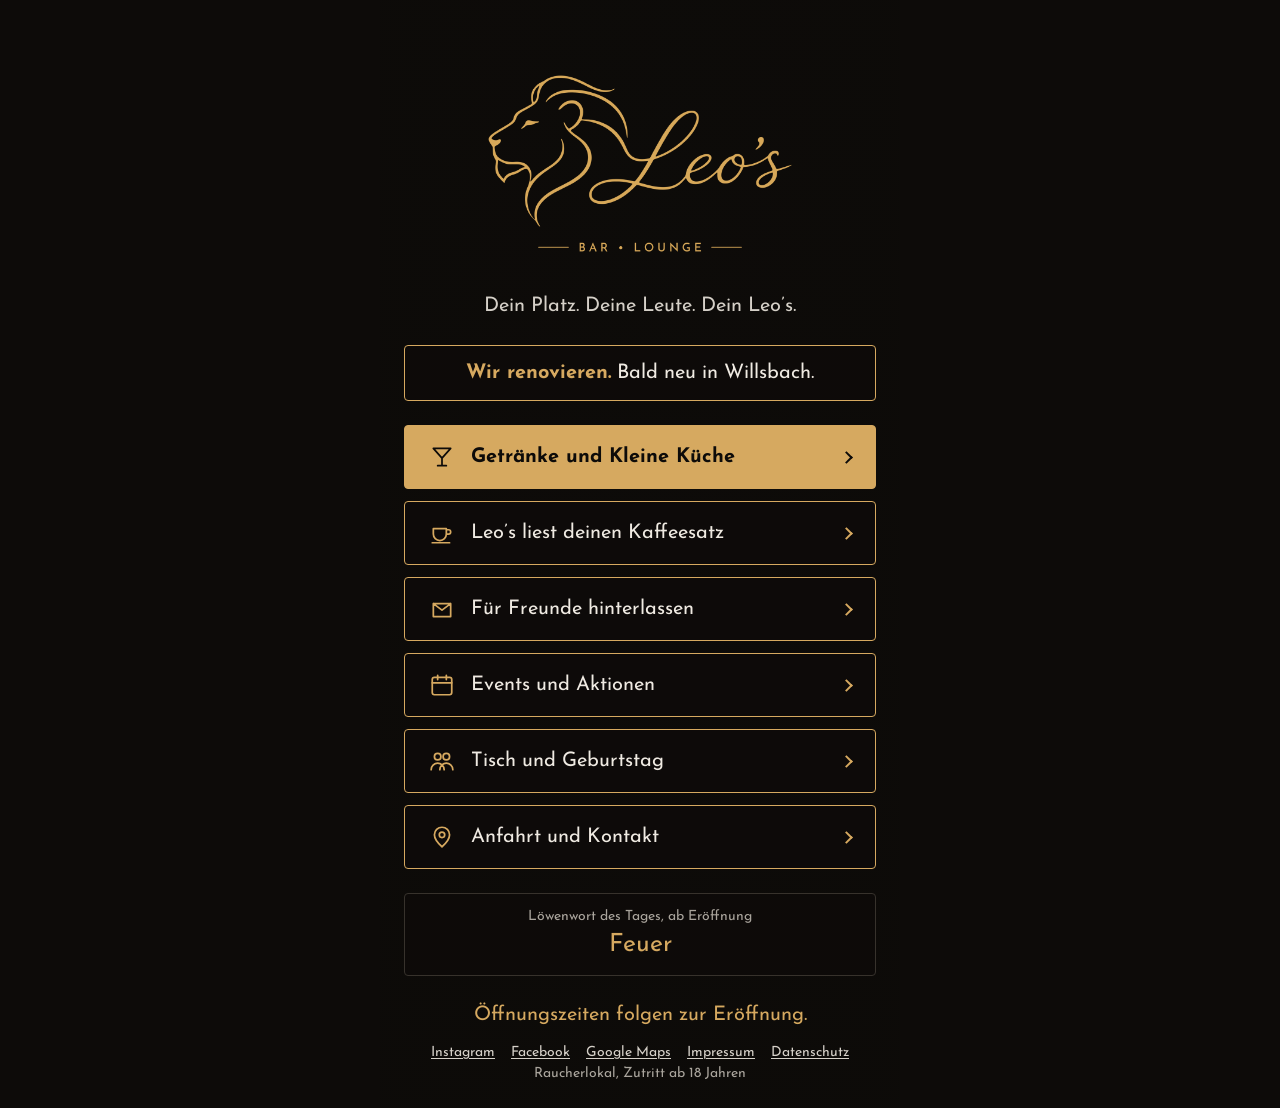
==== index.html @ df948083 "Datenschutz: Speicherdauer und USA-Übermittlung (DPF) ergänzt; Schreibweise Leo’s Stunde / Leo’s Let" ====
<!doctype html>
<html lang="de">
<head>
<meta charset="utf-8">
<meta name="viewport" content="width=device-width, initial-scale=1">
<title>Leo’s</title>
<meta property="og:title" content="Leo’s">
<meta property="og:description" content="Bar &amp; Lounge in Obersulm-Willsbach. Getränke, Kleine Küche und Kaffeesatz lesen.">
<meta property="og:image" content="https://leos-heilbronn.de/logo.png">
<meta property="og:url" content="https://leos-heilbronn.de/">
<meta property="og:type" content="website">
<meta name="twitter:card" content="summary_large_image">
<link rel="canonical" href="https://leos-heilbronn.de/">
<meta name="theme-color" content="#14110d">
<link rel="icon" href="logo.png">
<link rel="apple-touch-icon" href="logo.png">

<meta name="description" content="Leo’s, Bar und Lounge in Obersulm-Willsbach: Getränke, Kleine Küche, Löwenwort des Tages und Kaffeesatz lesen bei Leo’s.">
<link rel="stylesheet" href="leos.css?v=6">
</head>
<body>
<a class="skip" href="#start">Zum Inhalt</a>

<!-- START -->
<main id="start" class="seite start">
  <div class="start-kopf">
    <h1 class="logo-h"><img class="logo" src="logo.png" alt="Leo’s" width="1200" height="780"></h1>
    <p class="motto">Dein Platz. Deine Leute. Dein Leo’s.</p>
  </div>
  <p class="bald"><b>Wir renovieren.</b> Bald neu in Willsbach.</p>
  <nav class="knoepfe" aria-label="Bereiche">
    <a class="knopf hell" href="#karte"><svg aria-hidden="true" viewBox="0 0 24 24"><path d="M4 4h16l-8 9zM12 13v7M8 20h8"/></svg><span>Getränke und Kleine Küche</span></a>
    <a class="knopf" href="#kaffeesatz"><svg aria-hidden="true" viewBox="0 0 24 24"><path d="M4 8h12v5a6 6 0 0 1-12 0zM16 9h2a2 2 0 0 1 0 4h-2M3 21h16"/></svg><span>Leo’s liest deinen Kaffeesatz</span></a>
    <a class="knopf" href="#freunde"><svg aria-hidden="true" viewBox="0 0 24 24"><path d="M4 7h16v12H4zM4 7l8 6 8-6"/></svg><span>Für Freunde hinterlassen</span></a>
    <a class="knopf" href="#events"><svg aria-hidden="true" viewBox="0 0 24 24"><rect x="3" y="5" width="18" height="16" rx="2"/><path d="M3 10h18M8 3v4M16 3v4"/></svg><span>Events und Aktionen</span></a>
    <a class="knopf" href="#tisch"><svg aria-hidden="true" viewBox="0 0 24 24"><circle cx="8" cy="8" r="3"/><circle cx="16" cy="8" r="3"/><path d="M2 20a6 6 0 0 1 12 0M10 20a6 6 0 0 1 12 0"/></svg><span>Tisch und Geburtstag</span></a>
    <a class="knopf" href="#anfahrt"><svg aria-hidden="true" viewBox="0 0 24 24"><path d="M12 21s-7-6-7-11a7 7 0 0 1 14 0c0 5-7 11-7 11z"/><circle cx="12" cy="10" r="2.5"/></svg><span>Anfahrt und Kontakt</span></a>
  </nav>
  <a class="losung" href="#events">
    <span class="losung-k">Löwenwort des Tages, ab Eröffnung</span>
    <span class="losung-w" data-losung>Löwenherz</span>
  </a>
  <p class="status">Öffnungszeiten folgen zur Eröffnung.</p>
  <p class="fuss-links"><a href="https://www.instagram.com/leos.heilbronn/" target="_blank" rel="noopener">Instagram</a> <a href="https://www.facebook.com/leos.heilbronn" target="_blank" rel="noopener">Facebook</a> <a href="https://www.google.com/maps/search/?api=1&amp;query=L%C3%B6wensteiner+Str.+7%2C+74182+Obersulm-Willsbach" target="_blank" rel="noopener">Google Maps</a> <a href="#impressum">Impressum</a> <a href="#datenschutz">Datenschutz</a></p>
  <p class="klein mitte">Raucherlokal, Zutritt ab 18 Jahren</p>
</main>

<!-- KARTE -->
<section id="karte" class="seite unter">
  <a class="zurueck" href="#start">Zurück</a>
  <h2>Getränke und Kleine Küche</h2>
  <p class="stunde">Leo’s Stunde ab Eröffnung, täglich 15 bis 18 Uhr: Feierabend-Preis auf Pils und Weinschorle</p>
  <!-- KARTE START -->
  <p class="hinweis">Ein erster Blick auf unsere Karte. Die Preise folgen zur Eröffnung.</p>
  <div class="empf">
    <h3>Leo’s empfiehlt</h3>
    <div class="empf-reihe">
      <a class="empf-karte" href="#k-cock"><img src="foto/leo.webp" width="480" height="480" loading="lazy" alt="Leo"><b>Leo</b><span>kräftig und warm: Bourbon, Honig, Zitrone, Ginger Beer</span></a>
      <a class="empf-karte" href="#k-cock"><img src="foto/loewin.webp" width="480" height="480" loading="lazy" alt="Löwin"><b>Löwin</b><span>fruchtig und prickelnd: Gin, Himbeere, Zitrone, Prosecco</span></a>
      <a class="empf-karte" href="#k-snack"><img src="foto/leo-s-brett-fuer-zwei.webp" width="480" height="480" loading="lazy" alt="Leo’s Brett für Zwei"><b>Leo’s Brett für Zwei</b><span>Ein Brett, zwei Gläser, ein guter Abend.</span></a>
    </div>
  </div>
  <div class="wahl"><a class="hell" href="#k-bier">Getränke</a><a href="#k-snack">Kleine Küche</a></div>
  <nav class="chips" aria-label="Kategorien"><a href="#k-bier">Bier</a><a href="#k-cock">Cocktails</a><a href="#k-long">Longdrinks</a><a href="#k-shot">Shots</a><a href="#k-fla">Flaschen</a><a href="#k-wein">Wein</a><a href="#k-af">Alkoholfrei</a><a href="#k-kaf">Kaffee</a><a href="#k-spirit">Spirituosen</a><a href="#k-snack">Küche</a></nav>
  <h3 id="k-bier">Bier und Radler</h3>
  <img class="kat-bild" src="foto/kat-k-bier.webp" width="960" height="320" loading="lazy" alt="">
  <ul class="karte">
    <li><span class="n">Pils vom Fass<sup>A</sup><small>0,3 l, 0,5 l</small></span></li>
    <li><span class="n">Hefeweizen (Flasche)<sup>A</sup><small>0,5 l</small></span></li>
    <li><span class="n">Radler<sup>A</sup><small>0,5 l</small></span></li>
    <li><span class="n">Alkoholfreies Bier<sup>A</sup><small>0,5 l</small></span></li>
  </ul>
  <p class="dazu">Dazu: <a href="#k-snack">Leo’s Bier Vesper</a></p>
  <h3 id="k-cock">Cocktails und Spritz</h3>
  <img class="kat-bild" src="foto/kat-k-cock.webp" width="960" height="320" loading="lazy" alt="">
  <ul class="karte">
    <li class="tipp"><span class="n">Leo<sup>3</sup><small>kräftig und warm: Bourbon, Honig, Zitrone, Ginger Beer</small></span></li>
    <li class="tipp"><span class="n">Löwin<sup>3,O</sup><small>fruchtig und prickelnd: Gin, Himbeere, Zitrone, Prosecco</small></span></li>
    <li class="mit-foto"><img class="pfoto" src="foto/aperol-spritz.webp" width="96" height="96" loading="lazy" alt=""><span class="n">Aperol Spritz<sup>3,O</sup><small>Aperol, Prosecco, Soda, Orange</small></span></li>
    <li class="mit-foto"><img class="pfoto" src="foto/hugo.webp" width="96" height="96" loading="lazy" alt=""><span class="n">Hugo<sup>O</sup><small>Holunderblüte, Prosecco, Minze, Limette</small></span></li>
    <li class="mit-foto"><img class="pfoto" src="foto/mojito.webp" width="96" height="96" loading="lazy" alt=""><span class="n">Mojito<small>Rum, Limette, Minze, Soda</small></span></li>
    <li class="mit-foto"><img class="pfoto" src="foto/caipirinha.webp" width="96" height="96" loading="lazy" alt=""><span class="n">Caipirinha<small>Cachaça, Limette, Rohrzucker</small></span></li>
    <li class="mit-foto"><img class="pfoto" src="foto/moscow-mule.webp" width="96" height="96" loading="lazy" alt=""><span class="n">Moscow Mule<sup>3</sup><small>Wodka, Limette, Ginger Beer</small></span></li>
    <li class="mit-foto"><img class="pfoto" src="foto/gin-basil-smash.webp" width="96" height="96" loading="lazy" alt=""><span class="n">Gin Basil Smash<small>Gin, Basilikum, Zitrone</small></span></li>
    <li class="tipp mit-foto"><img class="pfoto" src="foto/leo-s-mokka-martini.webp" width="96" height="96" loading="lazy" alt=""><span class="n">Leo’s Mokka Martini<sup>1</sup><small>Wodka, Kaffeelikör, Mokka</small></span></li>
    <li class="mit-foto"><img class="pfoto" src="foto/sex-on-the-beach.webp" width="96" height="96" loading="lazy" alt=""><span class="n">Sex on the Beach<small>Wodka, Pfirsich, Orange, Cranberry</small></span></li>
    <li class="mit-foto"><img class="pfoto" src="foto/virgin-mojito.webp" width="96" height="96" loading="lazy" alt=""><span class="n">Virgin Mojito<small>alkoholfrei: Limette, Minze, Soda</small></span></li>
    <li class="mit-foto"><img class="pfoto" src="foto/lion-s-ginger.webp" width="96" height="96" loading="lazy" alt=""><span class="n">Lion’s Ginger<sup>3</sup><small>Leo ohne Alkohol: Ginger Beer, Honig, Zitrone, Minze</small></span></li>
  </ul>
  <h3 id="k-long">Longdrinks</h3>
  <img class="kat-bild" src="foto/kat-k-long.webp" width="960" height="320" loading="lazy" alt="">
  <ul class="karte">
    <li><span class="n">Gin Tonic<sup>2</sup><small>4 cl</small><small>Gin, Tonic Water, Limette</small></span></li>
    <li><span class="n">Whisky Cola<sup>1,3,4</sup><small>4 cl</small><small>Blended Whisky, Cola</small></span></li>
    <li><span class="n">Cuba Libre<sup>1,3,4</sup><small>4 cl</small><small>Weißer Rum, Cola, Limette</small></span></li>
    <li><span class="n">Wodka Bull<sup>1,5</sup><small>4 cl</small><small>Wodka, Energy</small></span></li>
    <li><span class="n">Wodka Lemon<sup>2</sup><small>4 cl</small><small>Wodka, Bitter Lemon</small></span></li>
    <li><span class="n">Jacky Cola<sup>1,3,4</sup><small>4 cl</small><small>Jack Daniel’s, Cola</small></span></li>
    <li class="tipp mit-foto"><img class="pfoto" src="foto/aslan-suetue.webp" width="96" height="96" loading="lazy" alt=""><span class="n">Aslan Sütü<small>4 cl</small><small>Löwenmilch: Rakı, Wasser, Eis</small></span></li>
  </ul>
  <h3 id="k-shot">Shots</h3>
  <img class="kat-bild" src="foto/kat-k-shot.webp" width="960" height="320" loading="lazy" alt="">
  <ul class="karte">
    <li><span class="n">Kurzer (Kräuter)<small>2 cl</small></span></li>
    <li><span class="n">Jägermeister<sup>3</sup><small>2 cl</small></span></li>
    <li><span class="n">Kleiner Feigling<small>2 cl</small></span></li>
    <li><span class="n">Pfeffi<sup>3</sup><small>2 cl</small></span></li>
    <li><span class="n">Berliner Luft<sup>3</sup><small>2 cl</small></span></li>
    <li><span class="n">Tequila<small>2 cl</small></span></li>
    <li><span class="n">Ouzo<small>2 cl</small></span></li>
    <li><span class="n">Rakı<small>2 cl</small></span></li>
    <li><span class="n">Sambuca<small>2 cl</small></span></li>
    <li><span class="n">Wodka pur<small>2 cl</small></span></li>
    <li class="unterkopf">Cocktail-Shots</li>
    <li><span class="n">B52<sup>G</sup><small>4 cl</small><small>Kaffeelikör, Baileys, Orangenlikör</small></span></li>
    <li><span class="n">Baby Guinness<sup>G</sup><small>4 cl</small><small>Kaffeelikör mit Baileys-Haube</small></span></li>
    <li><span class="n">Lemon Drop<small>4 cl</small><small>Wodka, Zitrone, Zuckerrand</small></span></li>
    <li><span class="n">Kamikaze<small>4 cl</small><small>Wodka, Orangenlikör, Limette</small></span></li>
    <li><span class="n">Sauerkirsch-Shot<small>4 cl</small><small>Wodka, Kirschlikör, Sauerkirschsaft</small></span></li>
    <li><span class="n">Bloody Shot<sup>D,L</sup><small>4 cl</small><small>Wodka, Tomate, Tabasco</small></span></li>
    <li><span class="n">Mexikaner<sup>D,L</sup><small>4 cl</small><small>Tequila, Tomate, Chili, Pfeffer</small></span></li>
    <li class="mit-foto"><img class="pfoto" src="foto/mokka-shot.webp" width="96" height="96" loading="lazy" alt=""><span class="n">Mokka-Shot<sup>1</sup><small>4 cl</small><small>Kaffeelikör, Wodka, Mokka</small></span></li>
  </ul>
  <h3 id="k-fla">Flaschenservice</h3>
  <img class="kat-bild" src="foto/kat-k-fla.webp" width="960" height="320" loading="lazy" alt="">
  <ul class="karte">
    <li><span class="n">Wodka 0,7 l<small>mit 4 × 0,2 l Mixer und Eis</small></span></li>
    <li><span class="n">Gin 0,7 l<small>mit 4 × 0,2 l Mixer und Eis</small></span></li>
    <li><span class="n">Whisky 0,7 l<small>mit 4 × 0,2 l Mixer und Eis</small></span></li>
    <li><span class="n">Rum 0,7 l<small>mit 4 × 0,2 l Mixer und Eis</small></span></li>
    <li><span class="n">Rakı 0,7 l<small>mit Wasser und Eis, am Tisch serviert</small></span></li>
  </ul>
  <h3 id="k-wein">Wein und Sekt</h3>
  <img class="kat-bild" src="foto/kat-k-wein.webp" width="960" height="320" loading="lazy" alt="">
  <ul class="karte">
    <li><span class="n">Weinschorle weiß/rot<sup>O</sup><small>0,25 l, 0,5 l</small><small>Wein &amp; Sprudel gespritzt</small></span></li>
    <li><span class="n">Riesling (Württemberg)<sup>O</sup><small>0,2 l</small><small>Weißwein, trocken</small></span></li>
    <li class="tipp"><span class="n">Trollinger<sup>O</sup><small>0,2 l</small><small>Rotwein, leicht &amp; fruchtig</small></span></li>
    <li><span class="n">Lemberger<sup>O</sup><small>0,2 l</small><small>Rotwein, kräftig</small></span></li>
    <li><span class="n">Sekt<sup>O</sup><small>0,1 l</small><small>Sekt trocken</small></span></li>
    <li><span class="n">Sekt Flasche<sup>O</sup><small>0,75 l</small><small>Sekt trocken, 0,75 l</small></span></li>
  </ul>
  <p class="dazu">Dazu: <a href="#k-snack">Kleines Käsebrett</a></p>
  <h3 id="k-af">Alkoholfrei</h3>
  <p class="dazu">Alkoholfreie Cocktails: <a href="#k-cock">Virgin Mojito</a> · <a href="#k-cock">Lion’s Ginger</a> <a href="#k-cock" aria-label="zu den Cocktails">↑</a></p>
  <ul class="karte">
    <li><span class="n">Mineralwasser<small>0,5 l</small></span></li>
    <li><span class="n">Apfelschorle<small>0,5 l</small></span></li>
    <li><span class="n">Cola / Fanta / Sprite<sup>1,3,4</sup><small>0,33 l</small></span></li>
    <li><span class="n">Spezi<sup>1,3</sup><small>0,33 l</small></span></li>
    <li><span class="n">Tonic / Bitter Lemon / Ginger Ale<sup>2</sup><small>0,2 l</small></span></li>
    <li><span class="n">Saft (Apfel / Orange)<small>0,2 l</small></span></li>
    <li><span class="n">Energy<sup>1,5</sup><small>0,25 l</small></span></li>
    <li><span class="n">Ayran<sup>G</sup><small>0,25 l</small></span></li>
  </ul>
  <h3 id="k-kaf">Kaffee, Mokka und Çay</h3>
  <img class="kat-bild" src="foto/kat-k-kaf.webp" width="960" height="320" loading="lazy" alt="">
  <ul class="karte">
    <li><span class="n">Türkischer Mokka<sup>1</sup><small>türkischer Kaffee, im Cezve gekocht. Auf Wunsch mit Kaffeesatzlesen. <a href="#kaffeesatz">Mehr erfahren</a></small></span></li>
    <li><span class="n">Mokka mit Lokum<sup>1,H</sup><small>türkischer Kaffee mit Lokum</small></span></li>
    <li><span class="n">Filterkaffee<sup>1</sup><small>frisch gebrüht, Tasse</small></span></li>
    <li><span class="n">Espresso<sup>1</sup></span></li>
    <li><span class="n">Cappuccino / Milchkaffee<sup>1,G</sup></span></li>
    <li><span class="n">Tee<small>Auswahl aus Teebeuteln</small></span></li>
    <li><span class="n">Çay<small>türkischer Schwarztee im Tulpenglas, zum Spieltisch</small></span></li>
    <li><span class="n">Çay-Runde<small>vier Gläser Çay für den Spieltisch</small></span></li>
    <li><span class="n">Elma Çayı<small>Türkischer Apfeltee</small></span></li>
  </ul>
  <h3 id="k-spirit">Spirituosen</h3>
  <details class="spirit"><summary>Alle Spirituosen 4 cl anzeigen</summary>
  <ul class="karte">
    <li><span class="n">Wodka<small>4 cl</small></span></li>
    <li><span class="n">Gin<small>4 cl</small></span></li>
    <li><span class="n">Whisky<small>4 cl</small></span></li>
    <li><span class="n">Bourbon<small>4 cl</small></span></li>
    <li><span class="n">Jack Daniel’s<small>4 cl</small></span></li>
    <li><span class="n">Rum weiß<small>4 cl</small></span></li>
    <li><span class="n">Rum braun<small>4 cl</small></span></li>
    <li><span class="n">Tequila<small>4 cl</small></span></li>
    <li><span class="n">Rakı<small>4 cl</small></span></li>
    <li><span class="n">Weinbrand<small>4 cl</small></span></li>
  </ul>
  </details>
  <h3 id="k-snack">Kleine Küche</h3>
  <ul class="karte">
    <li class="tipp"><span class="n">Leo’s Brett für Zwei<sup>A,G,M</sup><small>2 Käse, Schinken, Landjäger, Trauben, Oliven, Feigensenf, Baguette</small><small><span class="sau">mit Schweinefleisch, auch ohne Schwein: mehr Käse und Oliven</span></small><small><em>Ein Brett, zwei Gläser, ein guter Abend.</em></small></span></li>
    <li class="mit-foto"><img class="pfoto" src="foto/kleines-k-sebrett.webp" width="96" height="96" loading="lazy" alt=""><span class="n">Kleines Käsebrett<sup>G,H</sup><small>Bergkäse, Camembert, Trauben, Walnüsse</small></span></li>
    <li class="mit-foto"><img class="pfoto" src="foto/leo-s-bier-vesper.webp" width="96" height="96" loading="lazy" alt=""><span class="n">Leo’s Bier Vesper<sup>A,M</sup><small>Landjäger, Salzbrezeln, Gewürzgurke</small><small><span class="sau">mit Schweinefleisch</span></small></span></li>
    <li class="mit-foto"><img class="pfoto" src="foto/obazda.webp" width="96" height="96" loading="lazy" alt=""><span class="n">Obazda<sup>A,G</sup><small>Bayerische Käsecreme mit Mini-Salzbrezeln und Gewürzgurke</small></span></li>
    <li class="mit-foto"><img class="pfoto" src="foto/nachos.webp" width="96" height="96" loading="lazy" alt=""><span class="n">Nachos<sup>G</sup><small>für dich, zum Teilen</small><small>Tortilla-Chips, Salsa, Käsedip und Jalapeños, Dips im separaten Schälchen</small></span></li>
    <li class="mit-foto"><img class="pfoto" src="foto/leo-s-schinken-k-se-baguette.webp" width="96" height="96" loading="lazy" alt=""><span class="n">Leo’s Schinken-Käse-Baguette<sup>A,G</sup><small>Schwarzwälder Schinken, Bergkäse · kalt belegt</small><small><span class="sau">mit Schweinefleisch</span></small></span></li>
    <li><span class="n">Käse-Baguette<sup>A,G</sup><small>Bergkäse, ohne Fleisch · kalt belegt</small></span></li>
    <li><span class="n">Oliven<small>kleine Schale Oliven</small></span></li>
  </ul>
  <p class="klein">Alkohol nur ab 18 Jahren. 1 koffeinhaltig, 2 chininhaltig, 3 mit Farbstoff, 4 mit Phosphat, 5 mit Süßungsmittel. Allergene: A Gluten, D Fisch, G Milch, H Schalenfrüchte, L Sellerie, M Senf, O Sulfite. Weitere Informationen zu Zusatzstoffen und Allergenen bekommst du an der Bar. Abbildungen sind Serviervorschläge.</p>
  <p class="mitte prost">Prost und Şerefe.</p>
  <div class="folge"><h3>Hat’s dir gefallen?</h3><a class="btn" href="https://g.page/r/CSRkTGVnOjqAEAE/review" rel="noopener">Bewerte uns auf Google</a><p class="klein">Folge uns: <a href="https://www.instagram.com/leos.heilbronn/" rel="noopener">Instagram</a> · <a href="https://www.facebook.com/leos.heilbronn" rel="noopener">Facebook</a></p></div>
  <!-- KARTE END -->
</section>

<!-- KAFFEESATZ -->
<section id="kaffeesatz" class="seite unter fal">
  <a class="zurueck" href="#start">Zurück</a>
  <img class="fal-bild" src="kart_kaffeesatz.jpg" alt="Goldene Spielkarte mit Mokkatasse" width="880" height="1320">
  <h2>Leo’s liest deinen Kaffeesatz</h2>
  <p class="fal-satz">Ab Eröffnung: Mokka bestellen, Tasse umdrehen, wir lesen deinen Kaffeesatz an der Bar.</p>
  <ol class="schritte">
    <li><b>1</b><span>Türkischen Mokka bestellen und austrinken</span></li>
    <li><b>2</b><span>Tasse umdrehen, drei Minuten warten</span></li>
    <li><b>3</b><span>Wir lesen die Zeichen an der Bar</span></li>
  </ol>
  <p class="klein">Zur Unterhaltung.</p>
</section>

<!-- FREUNDE -->
<section id="freunde" class="seite unter">
  <a class="zurueck" href="#start">Zurück</a>
  <h2>Für Freunde hinterlassen</h2>
  <p class="klein">Ab Eröffnung.</p>
  <ol class="schritte">
    <li><b>1</b><span>Du bestellst an der Bar einen Drink für jemanden, der gerade nicht da ist, und bezahlst ihn gleich.</span></li>
    <li><b>2</b><span>Wir schreiben den Namen mit goldener Kreide auf unsere schwarze Wand.</span></li>
    <li><b>3</b><span>Wenn die Person in den nächsten 30 Tagen kommt und ihren Namen an der Wand findet, bekommt sie den Drink, mit Grüßen von dir.</span></li>
  </ol>
</section>

<!-- EVENTS -->
<section id="events" class="seite unter">
  <a class="zurueck" href="#start">Zurück</a>
  <h2>Events und Aktionen</h2>
  <p class="klein">Alles ab Eröffnung. Termine geben wir bekannt, sobald sie feststehen.</p>
  <div class="kasten"><h3>Leo’s Stunde</h3><p>Täglich 15 bis 18 Uhr, Feierabend-Preis auf Pils und Weinschorle.</p></div>
  <div class="kasten"><h3>Çay und Tavla</h3><p>Türkischer Tee im Tulpenglas, dazu Tavla oder Okey: täglich 15 bis 18 Uhr und montags bis mittwochs den ganzen Abend. Zum Spieltisch gibt es die Çay-Runde für vier.</p></div>
  <div class="kasten"><h3>Spieltisch</h3><p>Tavla, Okey, Schach, Skat und Schocken: Die Spiele liegen am Spielregal, frag an der Bar.</p></div>
  <div class="kasten"><h3>Löwenwort des Tages</h3><p class="riesig-s" data-losung>Löwenherz</p><p>Sag das Löwenwort an der Bar und hol dir einen Kurzen (Kräuter) aufs Haus. Ein Kurzer pro Person und Abend, ab 18 Jahren.</p></div>
  <div class="kasten"><h3>Abende bei Leo’s</h3><ul class="liste"><li>Dart</li><li>Karaoke</li></ul></div>
  <div class="kasten"><h3>Leo’s Letzte</h3><p>Wenn die Glocke läutet, gibt es die letzte Runde.</p></div>
  <p class="klein">Alkohol nur ab 18 Jahren.</p>
</section>

<!-- TISCH -->
<section id="tisch" class="seite unter">
  <a class="zurueck" href="#start">Zurück</a>
  <h2>Tisch und Geburtstag</h2>
  <p>Du planst einen besonderen Abend? Schreib uns Datum, Uhrzeit und wie viele ihr seid.</p>
  <ul class="liste"><li>Tisch reservieren</li><li>Geburtstag feiern</li><li>Gruppe oder Verein anmelden</li></ul>
  <p class="knopfreihe"><a class="btn" href="https://wa.me/491736512728?text=Hallo%20Leo%E2%80%99s%2C%20ich%20m%C3%B6chte%20einen%20Tisch%20reservieren%3A%20" rel="noopener">Per WhatsApp anfragen</a> <a class="btn leer" href="tel:+491736512728">Anrufen</a></p>
</section>

<!-- ANFAHRT -->
<section id="anfahrt" class="seite unter">
  <a class="zurueck" href="#start">Zurück</a>
  <h2>Anfahrt und Kontakt</h2>
  <p>Löwensteiner Str. 7, 74182 Obersulm-Willsbach</p>
  <p>Öffnungszeiten folgen zur Eröffnung.</p>
  <p class="knopfreihe"><a class="btn" href="https://www.google.com/maps/search/?api=1&amp;query=L%C3%B6wensteiner+Str.+7%2C+74182+Obersulm-Willsbach" target="_blank" rel="noopener">In Karte öffnen</a> <a class="btn leer" href="tel:+491736512728">Anrufen</a></p>
  <ul class="liste"><li>Zahlung: bar und Karte</li><li>WLAN: Name und Passwort an der Bar</li></ul>
</section>

<!-- IMPRESSUM -->
<section id="impressum" class="seite unter">
  <a class="zurueck" href="#start">Zurück</a>
  <h2>Impressum</h2>
  <p>Angaben gemäß § 5 DDG</p>
  <p>Leo’s<br>Inhaberin: Rüya Tuğtaç<br>Löwensteiner Str. 7<br>74182 Obersulm-Willsbach</p>
  <p>Telefon: <a href="tel:+491736512728">0173 6512728</a><br>E-Mail: <a href="mailto:leos.heilbronn@gmail.com">leos.heilbronn@gmail.com</a></p>
  <p>Verantwortlich für den Inhalt nach § 18 Abs. 2 MStV: Rüya Tuğtaç, Anschrift wie oben.</p>
</section>

<!-- DATENSCHUTZ -->
<section id="datenschutz" class="seite unter">
  <a class="zurueck" href="#start">Zurück</a>
  <h2>Datenschutz</h2>
  <p><b>Verantwortlich:</b> Rüya Tuğtaç, Löwensteiner Str. 7, 74182 Obersulm-Willsbach, leos.heilbronn@gmail.com</p>
  <p><b>Hosting:</b> Diese Seite wird bei GitHub Pages (GitHub Inc., USA) gehostet. Beim Aufruf verarbeitet GitHub technisch notwendige Daten wie IP-Adresse, Datum und Uhrzeit, um die Seite auszuliefern und den Dienst abzusichern. Nach eigenen Angaben speichert GitHub die IP-Adressen der Besucher aus Sicherheitsgründen. Rechtsgrundlage ist unser berechtigtes Interesse an einer sicheren und stabilen Bereitstellung der Website (Art. 6 Abs. 1 lit. f DSGVO). Wir selbst speichern keine Besucherdaten.</p>
  <p><b>Speicherdauer:</b> Wie lange diese Protokolldaten gespeichert werden, legt GitHub fest. Laut GitHub richtet sich die Dauer nach dem Zweck der Verarbeitung (Sicherheit, Abwehr von Missbrauch) und nach gesetzlichen Pflichten; eine feste Frist nennt GitHub nicht.</p>
  <p><b>Übermittlung in die USA:</b> GitHub ist nach dem EU-U.S. Data Privacy Framework zertifiziert. Die Übermittlung erfolgt auf Grundlage des Angemessenheitsbeschlusses der EU-Kommission (Art. 45 DSGVO). Mehr dazu im <a href="https://docs.github.com/en/site-policy/privacy-policies/github-general-privacy-statement" rel="noopener">GitHub Privacy Statement</a>.</p>
  <p><b>Keine Cookies, kein Tracking:</b> Wir setzen keine Cookies, keine Analyse-Tools und laden keine Schriften oder Inhalte von Drittanbietern.</p>
  <p><b>Links:</b> Bei Klick auf Instagram, Facebook, Google Maps oder WhatsApp gelten die Datenschutzbestimmungen dieser Anbieter.</p>
  <p><b>Deine Rechte:</b> Auskunft, Berichtigung, Löschung, Einschränkung, Widerspruch und Beschwerde bei einer Aufsichtsbehörde (Art. 15 bis 21 und 77 DSGVO).</p>
</section>

<nav class="unten" aria-label="Schnellzugriff"><a href="#karte">Karte</a><a href="#kaffeesatz">Kaffeesatz</a><a href="#tisch">Tisch</a><a href="#start">Start</a></nav>

<script>
(() => {
  // Löwenwort des Tages: 31 Wörter, nach Tag im Monat
  const w = ['Löwenherz', 'Rudel', 'Mähne', 'Mut', 'Stolz', 'Feuer', 'Gold', 'Zusammen', 'Heimat', 'Wärme', 'Funke', 'Freunde', 'Nachtschwärmer', 'Krone', 'Savanne', 'Neugier', 'Leichtigkeit', 'Zuversicht', 'Gastlichkeit', 'Lachen', 'Abenteuer', 'Mitternacht', 'Kraft', 'Gelassenheit', 'Feierabend', 'Sternenhimmel', 'Glück', 'Brüllen', 'Sonnenglut', 'Übermut', 'Herzlichkeit'];
  const t = w[new Date().getDate() - 1];
  document.querySelectorAll('[data-losung]').forEach(el => { el.textContent = t; });
  // Karte: Sprung zur Kategorie auf derselben Seite
  document.querySelectorAll('#karte a[href^="#k-"]').forEach(a => a.addEventListener('click', e => {
    const z = document.querySelector(a.getAttribute('href'));
    if (!z) return; e.preventDefault();
    if (location.hash !== '#karte') location.hash = '#karte';
    requestAnimationFrame(() => z.scrollIntoView({ behavior: 'smooth', block: 'start' }));
  }));
  // Karte: Rand-Ausblendung nur solange es weiter zu scrollen gibt
  document.querySelectorAll('#karte .chips, #karte .empf-reihe').forEach(el => {
    const f = () => el.classList.toggle('ende', el.scrollLeft + el.clientWidth >= el.scrollWidth - 2);
    el.addEventListener('scroll', f, { passive: true }); addEventListener('resize', f); f();
  });
  // Karte: aktive Kategorie im Chip-Streifen markieren und in den Streifen schieben
  const chips = document.querySelector('#karte .chips');
  const hs = [...document.querySelectorAll('#karte h3[id^="k-"]')];
  if (chips && hs.length) {
    const setze = i => {
      const a = chips.querySelector('a[href="#' + hs[Math.max(0, i)].id + '"]');
      if (!a || a.classList.contains('aktiv')) return;
      chips.querySelectorAll('.aktiv').forEach(x => x.classList.remove('aktiv'));
      a.classList.add('aktiv');
      chips.scrollTo({ left: a.offsetLeft - (chips.clientWidth - a.offsetWidth) / 2, behavior: 'smooth' });
    };
    // letzte Überschrift, die den Chip-Streifen erreicht hat
    let r = 0;
    addEventListener('scroll', () => { if (r) return; r = requestAnimationFrame(() => {
      r = 0; let i = 0; hs.forEach((h, n) => { if (h.getBoundingClientRect().top < 200) i = n; }); setze(i);
    }); }, { passive: true });
    setze(0);
  }
  // Druck: Spirituosen aufklappen
  addEventListener('beforeprint', () => document.querySelectorAll('details').forEach(d => { d.open = true; }));
})();
</script>
</body>
</html>
---- leos.css ----
/* Hallmark · shape: Menu card with tap list · genre: editorial · theme: custom (brand: Leo's) · job: visit · idea: "A bar card in your hand: tonight's password, big tap buttons, a gold coffee-cup fortune reading." · vibe: "black gold basement lounge warm night"
 * paper: oklch(15% 0.006 70) · accent: oklch(76% 0.105 78) · display: Josefin Sans · body: Josefin Sans · hero: logo over a dark bar photo, open status, password · nav: tap list of big gold-ruled buttons · footer: Instagram link, legal on the Anfahrt page · imagery: brand logo, brand logo, gold card art · signature: the password of the day set big in gold
 * axes: dark/sans/gold · posture: centred card · contrast: pass · fold: pass · v2.0.0 */
/* Hallmark · pre-emit critique: P2 H2 E2 S2 R1 V2 · weakest: R, fast-mode draft; drink prices absent so marked "folgt", never invented */
/* waive: 23 (the gold password is the signature, a small box on the start page, set big on its own page) · 44b (mobile page, desktop fold not the target) · fast mode */
@import url("./tokens.css");
@import url("./base.css");

@font-face { font-family: "Josefin Sans"; src: url("josefin.woff2") format("woff2"); font-display: swap; }

html, body { overflow-x: clip; }
body { margin: 0; background: var(--color-paper); color: var(--color-ink); font-family: var(--font-body); font-size: var(--text-md); line-height: 1.5; }
.skip { position: absolute; left: var(--space-md); top: -100px; background: var(--color-accent); color: var(--color-accent-ink); padding: var(--space-xs) var(--space-md); }
.skip:focus-visible { top: var(--space-md); outline: 2px solid var(--color-focus); }

.seite { max-width: 520px; margin-inline: auto; padding: var(--space-lg); min-height: 100svh; box-sizing: border-box; }
.unter { display: none; }
.unter:target, .unter:has(:target) { display: block; }
body:has(.unter:target) .start, body:has(.unter :target) .start { display: none; }

.start { background: radial-gradient(ellipse at 50% 0%, var(--color-veil-1), var(--color-paper) 70%); }
.start-kopf { text-align: center; padding-top: var(--space-lg); }
.logo { width: 76%; height: auto; display: block; margin-inline: auto; }
.status { color: var(--color-accent); font-size: var(--text-lg); margin: var(--space-sm) 0 var(--space-lg); }

.losung { display: block; text-align: center; text-decoration: none; color: var(--color-ink); border: var(--rule-hair) solid var(--color-rule); background: var(--color-veil-2); padding: var(--space-sm) var(--space-md); margin-top: var(--space-lg); border-radius: var(--radius-card); }
.losung span { display: block; }
.losung-k { color: var(--color-muted); font-size: var(--text-sm); }
.losung-w { color: var(--color-accent); font-size: var(--text-xl); line-height: 1.1; margin-block: var(--space-2xs); overflow-wrap: anywhere; min-width: 0; }

.knoepfe { display: grid; gap: var(--space-sm); }
.knopf { display: flex; align-items: center; gap: var(--space-md); padding: var(--space-md) var(--space-lg); border: var(--rule-hair) solid var(--color-accent); border-radius: var(--radius-card); background: var(--color-veil-3); color: var(--color-ink); text-decoration: none; font-size: var(--text-lg); transition: background-color var(--dur-short) var(--ease-out); }
.knopf::after { content: ""; margin-left: auto; width: 9px; height: 9px; border-top: 2px solid var(--color-accent); border-right: 2px solid var(--color-accent); transform: rotate(45deg); }
.knopf svg { width: 26px; height: 26px; flex: none; fill: none; stroke: var(--color-accent); stroke-width: 1.6; stroke-linecap: round; stroke-linejoin: round; }
.knopf:hover { background: var(--color-paper-3); }
.knopf:active { background: var(--color-paper-2); }
.knopf.hell { background: var(--color-accent); color: var(--color-accent-ink); font-weight: 700; }
.knopf.hell svg { stroke: var(--color-accent-ink); }
.knopf.hell::after { border-color: var(--color-accent-ink); }
.knopf.hell:hover { background: var(--color-focus); }
.unter p a:not(.btn):not(.zurueck), .unter small a, .unter .dazu a { color: var(--color-accent); }

.knopf:focus-visible, .losung:focus-visible, .btn:focus-visible, .zurueck:focus-visible, a:focus-visible { outline: 2px solid var(--color-focus); outline-offset: 3px; }

.zurueck { display: inline-block; color: var(--color-muted); text-decoration: none; margin-bottom: var(--space-lg); }
.zurueck::before { content: ""; display: inline-block; width: 8px; height: 8px; border-left: 2px solid var(--color-muted); border-bottom: 2px solid var(--color-muted); transform: rotate(45deg); margin-right: var(--space-xs); }
h1, .unter > h2 { font-family: var(--font-display); font-size: var(--text-3xl); line-height: 1.1; margin: 0 0 var(--space-lg); overflow-wrap: break-word; min-width: 0; }
h3 { font-size: var(--text-lg); color: var(--color-accent); margin: 0 0 var(--space-2xs); }

.karte, .liste { list-style: none; margin: var(--space-md) 0; padding: 0; }
.karte li { display: flex; justify-content: space-between; gap: var(--space-md); padding-block: var(--space-sm); border-bottom: var(--rule-hair) solid var(--color-rule); }
.karte small { display: block; color: var(--color-muted); font-size: 0.9375rem; line-height: 1.35; }
.karte b { color: var(--color-ink-2); font-weight: 400; font-variant-numeric: tabular-nums; text-align: right; flex: none; max-width: 62%; }
.karte .offen { color: var(--color-muted); font-weight: 400; }
.liste li { padding-block: var(--space-xs); border-bottom: var(--rule-hair) solid var(--color-rule); }
.klein { color: var(--color-muted); font-size: var(--text-sm); }

.fal { text-align: center; }
.fal-bild { width: 62%; height: auto; display: block; margin: 0 auto var(--space-lg); border-radius: var(--radius-card); }
.schritte { list-style: none; padding: 0; margin: 0 0 var(--space-lg); text-align: left; display: grid; gap: var(--space-sm); }
.schritte li { display: flex; gap: var(--space-md); align-items: center; }
.schritte b { flex: none; width: 36px; height: 36px; border: var(--rule-hair) solid var(--color-accent); border-radius: var(--radius-pill); display: grid; place-items: center; color: var(--color-accent); }

.btn { display: inline-block; background: var(--color-accent); color: var(--color-accent-ink); padding: var(--space-sm) var(--space-xl); border-radius: var(--radius-pill); text-decoration: none; font-weight: 700; cursor: pointer; transition: background-color var(--dur-short) var(--ease-out); }
.btn:hover { background: var(--color-focus); }
.btn:active { transform: translateY(1px); }
.btn[aria-disabled="true"], .btn:disabled { opacity: 0.55; cursor: not-allowed; }
.unsichtbar { position: absolute; width: 1px; height: 1px; opacity: 0; }

@media (prefers-reduced-motion: reduce) { .btn, .knopf { transition: none; } }

/* v3 */
.unter { padding-bottom: var(--space-3xl); }
.unten { position: fixed; left: 0; right: 0; bottom: 0; display: none; grid-template-columns: repeat(4, minmax(0, 1fr)); max-width: 520px; margin-inline: auto; background: var(--color-paper-2); border-top: var(--rule-hair) solid var(--color-accent); z-index: var(--z-sticky-nav); }
body:has(.unter:target) .unten, body:has(.unter :target) .unten { display: grid; }
.unten a { text-align: center; padding: var(--space-md) var(--space-xs); min-height: 48px; box-sizing: border-box; color: var(--color-ink); text-decoration: none; font-size: var(--text-md); }
.unten a:hover { color: var(--color-accent); }
.unten a:active { background: var(--color-paper-3); }
.motto { color: var(--color-ink-2); font-size: var(--text-lg); margin: var(--space-sm) 0 var(--space-lg); }
.start .status { text-align: center; margin: var(--space-lg) 0 var(--space-sm); }
.fuss-links { display: flex; justify-content: center; flex-wrap: wrap; gap: var(--space-md); margin: 0; font-size: var(--text-sm); }
.fuss-links a { color: var(--color-ink-2); }
.mitte { text-align: center; }
.stunde { border-left: 3px solid var(--color-accent); padding-left: var(--space-sm); color: var(--color-ink-2); }
.chips { position: sticky; top: 0; z-index: var(--z-sticky); display: flex; flex-wrap: nowrap; overflow-x: auto; scrollbar-width: none; gap: var(--space-xs); padding-block: var(--space-xs); background: var(--color-paper); margin-bottom: var(--space-md); }
.chips::-webkit-scrollbar { display: none; }
.chips a { flex: none; display: inline-flex; align-items: center; min-height: 44px; box-sizing: border-box; white-space: nowrap; padding: 0 var(--space-md); border: var(--rule-hair) solid var(--color-accent); border-radius: var(--radius-pill); color: var(--color-ink); text-decoration: none; font-size: var(--text-sm); }
.chips a:active { background: var(--color-paper-3); }
.unter h3 { margin-top: var(--space-xl); scroll-margin-top: 68px; }
.kasten { border: var(--rule-hair) solid var(--color-rule); border-radius: var(--radius-card); padding: var(--space-md); margin-bottom: var(--space-md); }
.kasten h3 { margin-top: 0; }
.riesig-s { font-size: var(--text-2xl); color: var(--color-accent); margin: 0; overflow-wrap: anywhere; }
.knopfreihe { display: flex; gap: var(--space-sm); flex-wrap: wrap; }
.btn.leer { background: transparent; color: var(--color-accent); border: var(--rule-hair) solid var(--color-accent); }
.losung { padding: var(--space-sm); }

.logo-h { margin: 0; line-height: 0; font-size: 0; }
.fuss-links a { padding-block: 12px; margin-block: -12px; }

/* v4: Karte, Empfehlung, Hinweise */
.bald { text-align: center; color: var(--color-ink); font-size: var(--text-lg); border: var(--rule-hair) solid var(--color-accent); background: var(--color-veil-2); border-radius: var(--radius-card); padding: var(--space-sm) var(--space-md); margin: 0 0 var(--space-lg); }
.bald b { color: var(--color-accent); font-weight: 700; }
.fal-satz { color: var(--color-accent); font-size: var(--text-lg); margin: 0 0 var(--space-lg); }
.empf { margin-top: var(--space-lg); }
.empf h3 { margin-top: 0; }
.empf-reihe { display: flex; gap: var(--space-sm); overflow-x: auto; scrollbar-width: none; scroll-snap-type: x proximity; margin-inline: calc(var(--space-lg) * -1); padding-inline: var(--space-lg); }
.empf-reihe::-webkit-scrollbar { display: none; }
.empf-karte { flex: none; width: 200px; box-sizing: border-box; scroll-snap-align: start; display: flex; flex-direction: column; gap: var(--space-2xs); padding: var(--space-md); border: var(--rule-hair) solid var(--color-accent); border-radius: var(--radius-card); background: var(--color-veil-3); color: var(--color-ink); text-decoration: none; }
.empf-karte img { width: 100%; height: auto; aspect-ratio: 1; object-fit: cover; border-radius: var(--radius-card); margin-bottom: var(--space-xs); }
.empf-karte b { color: var(--color-accent); font-size: var(--text-lg); }
.empf-karte span { color: var(--color-ink-2); font-size: 0.9375rem; line-height: 1.35; flex: 1; }
.empf-karte i { font-style: normal; color: var(--color-ink-2); font-variant-numeric: tabular-nums; }
.empf-karte .offen { color: var(--color-muted); }
.empf-karte:active { background: var(--color-paper-3); }
.wahl { display: grid; grid-template-columns: minmax(0, 1fr) minmax(0, 1fr); gap: var(--space-sm); margin: var(--space-lg) 0 var(--space-sm); }
.wahl a { display: flex; align-items: center; justify-content: center; min-height: 52px; border: var(--rule-hair) solid var(--color-accent); border-radius: var(--radius-card); background: var(--color-veil-3); color: var(--color-ink); text-decoration: none; font-size: var(--text-lg); }
.wahl a.hell { background: var(--color-accent); color: var(--color-accent-ink); font-weight: 700; }
.wahl a:active { background: var(--color-paper-3); }
.wahl a.hell:active { background: var(--color-focus); }
.karte .n { min-width: 0; }
.karte b span { display: inline-block; margin-left: var(--space-sm); white-space: nowrap; }
.karte b span:first-child { margin-left: 0; }
.karte sup { font-size: 0.65em; color: var(--color-muted); margin-left: 3px; letter-spacing: 0.04em; }
.karte .tipp .n::before { content: ""; display: inline-block; width: 7px; height: 7px; background: var(--color-accent); transform: rotate(45deg); margin-right: var(--space-xs); vertical-align: 2px; }
.karte .sau { color: var(--color-accent); }
.karte em { font-style: normal; color: var(--color-ink-2); }
.karte .unterkopf { color: var(--color-accent); font-size: var(--text-sm); padding-top: var(--space-md); }
.zeiten b { color: var(--color-accent); font-weight: 700; }
.dazu { color: var(--color-ink-2); font-size: 0.9375rem; margin: 0 0 var(--space-sm); }
.spirit summary { cursor: pointer; min-height: 44px; display: flex; align-items: center; color: var(--color-accent); border-bottom: var(--rule-hair) solid var(--color-rule); }
.prost { color: var(--color-accent); font-size: var(--text-lg); margin: var(--space-lg) 0 0; }

/* v5: Karte, erster Bildschirm kompakter; Chips mit Hinweis; Spirituosen als Aufklapp-Zeile */
#karte > h2 { font-size: var(--text-xl); margin-bottom: var(--space-sm); }
#karte .zurueck { margin-bottom: var(--space-sm); }
#karte .stunde { margin: 0 0 var(--space-sm); font-size: var(--text-sm); }
.hinweis { margin: 0 0 var(--space-sm); color: var(--color-muted); font-size: var(--text-sm); }
.empf { margin-top: var(--space-sm); }
.empf h3 { font-size: var(--text-md); }
.empf-reihe { align-items: flex-start; }
.chips + h3 { margin-top: var(--space-sm); }
.empf-karte { width: 140px; padding: var(--space-xs); gap: 2px; }
.empf-karte img { height: 56px; aspect-ratio: auto; margin-bottom: 2px; }
.empf-karte b { font-size: var(--text-md); line-height: 1.2; }
.empf-karte span { display: none; }
.wahl { margin: var(--space-sm) 0 0; }
.wahl a { min-height: 40px; font-size: var(--text-md); }
.chips { margin-bottom: 0; }
.chips a.aktiv { background: var(--color-accent); color: var(--color-accent-ink); font-weight: 700; }
.empf-reihe, .chips { -webkit-mask-image: linear-gradient(to right, #000 calc(100% - 36px), transparent); mask-image: linear-gradient(to right, #000 calc(100% - 36px), transparent); }
.empf-reihe.ende, .chips.ende { -webkit-mask-image: none; mask-image: none; }
.spirit summary { list-style: none; padding: 0 var(--space-md); border: var(--rule-hair) solid var(--color-accent); border-radius: var(--radius-card); justify-content: space-between; gap: var(--space-md); }
.spirit summary::-webkit-details-marker { display: none; }
.spirit summary::after { content: ""; flex: none; width: 9px; height: 9px; border-right: 2px solid var(--color-accent); border-bottom: 2px solid var(--color-accent); transform: rotate(45deg) translate(-2px, -2px); }
.spirit[open] summary::after { transform: rotate(-135deg) translate(-2px, -2px); }
.dazu a { text-decoration: underline; }

@media print {
  :root { --color-paper: oklch(100% 0 0); --color-paper-2: oklch(100% 0 0); --color-paper-3: oklch(100% 0 0); --color-ink: oklch(15% 0.006 70); --color-ink-2: oklch(20% 0.006 70); --color-muted: oklch(35% 0.01 70); --color-accent: oklch(20% 0.006 70); --color-accent-ink: oklch(100% 0 0); --color-rule: oklch(75% 0.02 80); }
  .start, .unter:not(#karte), .unten, .chips, .wahl, .empf, .zurueck, .skip { display: none; }
  #karte { display: block; min-height: 0; padding: 0; }
  .karte li { break-inside: avoid; }
}

/* Menü fotoğrafları (Hermes/GPT Image, 23.11) */
.kat-bild { display: block; width: 100%; height: auto; aspect-ratio: 3 / 1; object-fit: cover; border-radius: 6px; margin-block: var(--space-xs) var(--space-sm); }
.karte li.mit-foto { display: grid; grid-template-columns: 72px 1fr auto; gap: var(--space-sm); align-items: start; }
.karte li.mit-foto .pfoto { width: 72px; height: 72px; object-fit: cover; border-radius: 6px; }
.karte li.mit-foto .n { min-width: 0; }
.karte li.mehrpreis b { grid-column: 2 / -1; max-width: none; text-align: left; }
.abbild { opacity: .7; }
.folge { margin-top: var(--space-xl); padding: var(--space-md); border: 1px solid var(--color-accent); border-radius: 8px; text-align: center; display: grid; gap: var(--space-sm); justify-items: center; }
.folge h3 { margin: 0; }
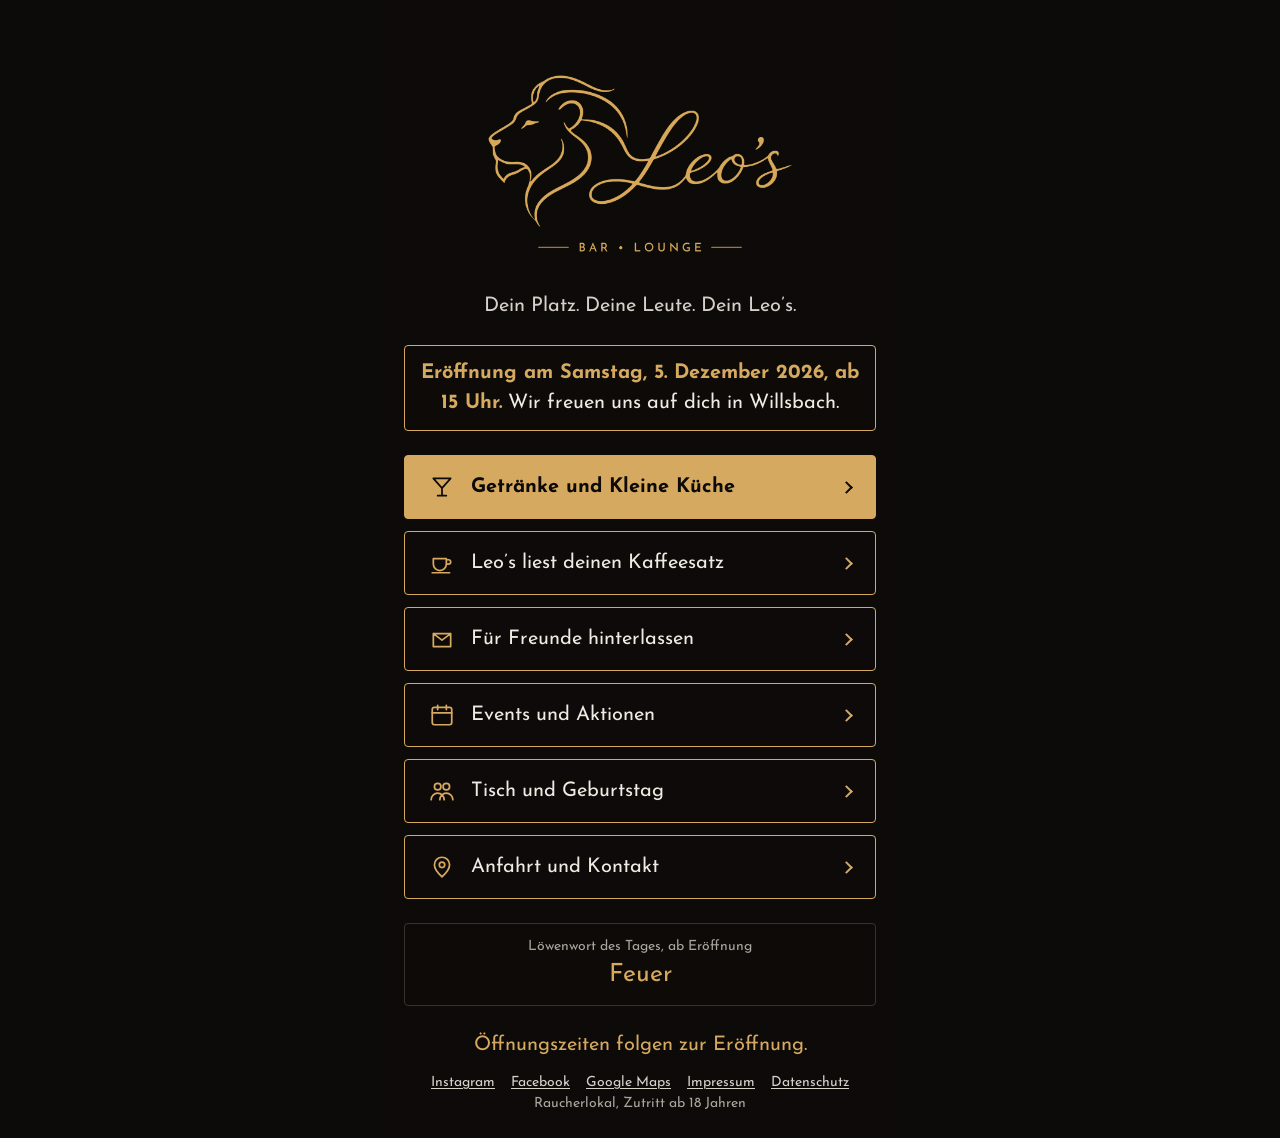
==== commit d9003b4d: "Startseite: Renovierungs-Hinweis durch Eröffnungstermin 5. Dezember 2026 ersetzt Co-Authored-By: Cla" ====
--- a/index.html
+++ b/index.html
@@ -5,7 +5,7 @@
 <meta name="viewport" content="width=device-width, initial-scale=1">
 <title>Leo’s</title>
 <meta property="og:title" content="Leo’s">
-<meta property="og:description" content="Bar &amp; Lounge in Obersulm-Willsbach. Getränke, Kleine Küche und Kaffeesatz lesen.">
+<meta property="og:description" content="Leo’s in Obersulm-Willsbach. Getränke, Kleine Küche und Kaffeesatz lesen.">
 <meta property="og:image" content="https://leos-heilbronn.de/logo.png">
 <meta property="og:url" content="https://leos-heilbronn.de/">
 <meta property="og:type" content="website">
@@ -15,7 +15,7 @@
 <link rel="icon" href="logo.png">
 <link rel="apple-touch-icon" href="logo.png">
 
-<meta name="description" content="Leo’s, Bar und Lounge in Obersulm-Willsbach: Getränke, Kleine Küche, Löwenwort des Tages und Kaffeesatz lesen bei Leo’s.">
+<meta name="description" content="Leo’s in Obersulm-Willsbach: Getränke, Kleine Küche, Löwenwort des Tages und Kaffeesatz lesen bei Leo’s.">
 <link rel="stylesheet" href="leos.css?v=6">
 </head>
 <body>
@@ -27,7 +27,7 @@
     <h1 class="logo-h"><img class="logo" src="logo.png" alt="Leo’s" width="1200" height="780"></h1>
     <p class="motto">Dein Platz. Deine Leute. Dein Leo’s.</p>
   </div>
-  <p class="bald"><b>Wir renovieren.</b> Bald neu in Willsbach.</p>
+  <p class="bald"><b>Eröffnung am Samstag, 5. Dezember 2026, ab 15 Uhr.</b> Wir freuen uns auf dich in Willsbach.</p>
   <nav class="knoepfe" aria-label="Bereiche">
     <a class="knopf hell" href="#karte"><svg aria-hidden="true" viewBox="0 0 24 24"><path d="M4 4h16l-8 9zM12 13v7M8 20h8"/></svg><span>Getränke und Kleine Küche</span></a>
     <a class="knopf" href="#kaffeesatz"><svg aria-hidden="true" viewBox="0 0 24 24"><path d="M4 8h12v5a6 6 0 0 1-12 0zM16 9h2a2 2 0 0 1 0 4h-2M3 21h16"/></svg><span>Leo’s liest deinen Kaffeesatz</span></a>
@@ -66,9 +66,16 @@
   <img class="kat-bild" src="foto/kat-k-bier.webp" width="960" height="320" loading="lazy" alt="">
   <ul class="karte">
     <li><span class="n">Pils vom Fass<sup>A</sup><small>0,3 l, 0,5 l</small></span></li>
+    <li><span class="n">Export vom Fass<sup>A</sup><small>0,3 l, 0,5 l</small></span></li>
     <li><span class="n">Hefeweizen (Flasche)<sup>A</sup><small>0,5 l</small></span></li>
+    <li><span class="n">Kristallweizen (Flasche)<sup>A</sup><small>0,5 l</small></span></li>
+    <li><span class="n">Beck’s (Flasche)<sup>A</sup><small>0,33 l</small></span></li>
+    <li><span class="n">Corona (Flasche)<sup>A</sup><small>0,355 l</small></span></li>
+    <li><span class="n">Desperados (Flasche)<sup>A</sup><small>0,33 l</small></span></li>
     <li><span class="n">Radler<sup>A</sup><small>0,5 l</small></span></li>
     <li><span class="n">Alkoholfreies Bier<sup>A</sup><small>0,5 l</small></span></li>
+    <li><span class="n">Colaweizen<sup>1,3,4,A</sup><small>0,5 l</small></span></li>
+    <li><span class="n">Mexican Chelada<sup>A</sup><small>0,5 l</small><small>Export, frischer Limettensaft, Salzrand</small></span></li>
   </ul>
   <p class="dazu">Dazu: <a href="#k-snack">Leo’s Bier Vesper</a></p>
   <h3 id="k-cock">Cocktails und Spritz</h3>
@@ -78,25 +85,45 @@
     <li class="tipp"><span class="n">Löwin<sup>3,O</sup><small>fruchtig und prickelnd: Gin, Himbeere, Zitrone, Prosecco</small></span></li>
     <li class="mit-foto"><img class="pfoto" src="foto/aperol-spritz.webp" width="96" height="96" loading="lazy" alt=""><span class="n">Aperol Spritz<sup>3,O</sup><small>Aperol, Prosecco, Soda, Orange</small></span></li>
     <li class="mit-foto"><img class="pfoto" src="foto/hugo.webp" width="96" height="96" loading="lazy" alt=""><span class="n">Hugo<sup>O</sup><small>Holunderblüte, Prosecco, Minze, Limette</small></span></li>
+    <li><span class="n">Limoncello Spritz<sup>O</sup><small>Limoncello, Prosecco, Soda, Zitrone</small></span></li>
+    <li><span class="n">Sarti Spritz<sup>3,O</sup><small>Sarti Rosa, Prosecco, Soda, Orange</small></span></li>
+    <li><span class="n">Lillet Wild Berry / Lemon<sup>2,3,O</sup><small>Lillet Blanc, Schweppes Wild Berry oder Bitter Lemon</small></span></li>
     <li class="mit-foto"><img class="pfoto" src="foto/mojito.webp" width="96" height="96" loading="lazy" alt=""><span class="n">Mojito<small>Rum, Limette, Minze, Soda</small></span></li>
     <li class="mit-foto"><img class="pfoto" src="foto/caipirinha.webp" width="96" height="96" loading="lazy" alt=""><span class="n">Caipirinha<small>Cachaça, Limette, Rohrzucker</small></span></li>
     <li class="mit-foto"><img class="pfoto" src="foto/moscow-mule.webp" width="96" height="96" loading="lazy" alt=""><span class="n">Moscow Mule<sup>3</sup><small>Wodka, Limette, Ginger Beer</small></span></li>
     <li class="mit-foto"><img class="pfoto" src="foto/gin-basil-smash.webp" width="96" height="96" loading="lazy" alt=""><span class="n">Gin Basil Smash<small>Gin, Basilikum, Zitrone</small></span></li>
     <li class="tipp mit-foto"><img class="pfoto" src="foto/leo-s-mokka-martini.webp" width="96" height="96" loading="lazy" alt=""><span class="n">Leo’s Mokka Martini<sup>1</sup><small>Wodka, Kaffeelikör, Mokka</small></span></li>
     <li class="mit-foto"><img class="pfoto" src="foto/sex-on-the-beach.webp" width="96" height="96" loading="lazy" alt=""><span class="n">Sex on the Beach<small>Wodka, Pfirsich, Orange, Cranberry</small></span></li>
+    <li><span class="n">Tequila Sunrise<sup>3</sup><small>Tequila, Orangensaft, Grenadine</small></span></li>
+    <li><span class="n">Blue Lagoon<sup>3</sup><small>Wodka, Blue Curaçao, Zitronenlimonade</small></span></li>
+    <li><span class="n">Amaretto Sour<small>Amaretto, Zitrone, Zuckersirup</small></span></li>
+    <li><span class="n">Gin Fizz<small>Gin, Zitrone, Zucker, Soda</small></span></li>
+    <li><span class="n">Piña Colada<sup>G</sup><small>Rum, Kokos, Ananas, Sahne</small></span></li>
+    <li><span class="n">Margarita<small>Tequila, Orangenlikör, Limette, Salzrand</small></span></li>
+    <li><span class="n">Whisky Sour<small>Bourbon, Zitrone, Zuckersirup</small></span></li>
+    <li><span class="n">Long Island Iced Tea<sup>1,3,4</sup><small>Wodka, Gin, Rum, Tequila, Orangenlikör, Zitrone, Cola</small></span></li>
+    <li class="unterkopf">Ohne Alkohol</li>
     <li class="mit-foto"><img class="pfoto" src="foto/virgin-mojito.webp" width="96" height="96" loading="lazy" alt=""><span class="n">Virgin Mojito<small>alkoholfrei: Limette, Minze, Soda</small></span></li>
     <li class="mit-foto"><img class="pfoto" src="foto/lion-s-ginger.webp" width="96" height="96" loading="lazy" alt=""><span class="n">Lion’s Ginger<sup>3</sup><small>Leo ohne Alkohol: Ginger Beer, Honig, Zitrone, Minze</small></span></li>
+    <li><span class="n">Coconut Kiss<sup>G</sup><small>alkoholfrei: Kokos, Ananas, Sahne</small></span></li>
+    <li><span class="n">Safer Sex on the Beach<small>alkoholfrei: Pfirsich, Orange, Cranberry</small></span></li>
+    <li><span class="n">Ipanema<small>alkoholfrei: Limette, Rohrzucker, Ginger Ale</small></span></li>
+    <li><span class="n">Passion Bull<sup>1</sup><small>alkoholfrei: Red Bull, Maracuja</small></span></li>
+    <li><span class="n">Cherry Bull<sup>1</sup><small>alkoholfrei: Red Bull, Kirsche</small></span></li>
   </ul>
   <h3 id="k-long">Longdrinks</h3>
   <img class="kat-bild" src="foto/kat-k-long.webp" width="960" height="320" loading="lazy" alt="">
   <ul class="karte">
-    <li><span class="n">Gin Tonic<sup>2</sup><small>4 cl</small><small>Gin, Tonic Water, Limette</small></span></li>
+    <li><span class="n">Gin Tonic / Gin Lemon<sup>2</sup><small>4 cl</small><small>Gin, Tonic Water oder Bitter Lemon, Limette</small></span></li>
     <li><span class="n">Whisky Cola<sup>1,3,4</sup><small>4 cl</small><small>Blended Whisky, Cola</small></span></li>
-    <li><span class="n">Cuba Libre<sup>1,3,4</sup><small>4 cl</small><small>Weißer Rum, Cola, Limette</small></span></li>
-    <li><span class="n">Wodka Bull<sup>1,5</sup><small>4 cl</small><small>Wodka, Energy</small></span></li>
-    <li><span class="n">Wodka Lemon<sup>2</sup><small>4 cl</small><small>Wodka, Bitter Lemon</small></span></li>
-    <li><span class="n">Jacky Cola<sup>1,3,4</sup><small>4 cl</small><small>Jack Daniel’s, Cola</small></span></li>
-    <li class="tipp mit-foto"><img class="pfoto" src="foto/aslan-suetue.webp" width="96" height="96" loading="lazy" alt=""><span class="n">Aslan Sütü<small>4 cl</small><small>Löwenmilch: Rakı, Wasser, Eis</small></span></li>
+    <li><span class="n">Cuba Libre<sup>1,3,4</sup><small>4 cl</small><small>Bacardi oder Havana Club, Cola, Limette</small></span></li>
+    <li><span class="n">Red Bull Longdrink<sup>1,5</sup><small>4 cl</small><small>Wodka, Jägermeister, Gin, Jacky oder Bacardi mit Red Bull</small></span></li>
+    <li><span class="n">Wodka Lemon · Sprite · Saft<sup>2</sup><small>4 cl</small><small>Wodka mit Bitter Lemon, Sprite oder Saft nach Wahl</small></span></li>
+    <li><span class="n">Jacky Cola<sup>1,3,4</sup><small>2 cl, 4 cl</small><small>Jack Daniel’s, Cola</small></span></li>
+    <li><span class="n">Asbach Cola<sup>1,3,4</sup><small>2 cl, 4 cl</small><small>Asbach Uralt, Cola</small></span></li>
+    <li><span class="n">Malibu mit Saft<small>4 cl</small><small>Kokoslikör mit Saft nach Wahl</small></span></li>
+    <li><span class="n">Campari Orange<sup>3</sup><small>4 cl</small><small>Campari, Orangensaft</small></span></li>
+    <li><span class="n">Skinny Bitch<small>4 cl</small><small>Wodka, Soda, Limette</small></span></li>
   </ul>
   <h3 id="k-shot">Shots</h3>
   <img class="kat-bild" src="foto/kat-k-shot.webp" width="960" height="320" loading="lazy" alt="">
@@ -106,12 +133,22 @@
     <li><span class="n">Kleiner Feigling<small>2 cl</small></span></li>
     <li><span class="n">Pfeffi<sup>3</sup><small>2 cl</small></span></li>
     <li><span class="n">Berliner Luft<sup>3</sup><small>2 cl</small></span></li>
-    <li><span class="n">Tequila<small>2 cl</small></span></li>
+    <li><span class="n">Tequila Silber / Gold<small>2 cl</small></span></li>
     <li><span class="n">Ouzo<small>2 cl</small></span></li>
-    <li><span class="n">Rakı<small>2 cl</small></span></li>
+    <li><span class="n">Yeni Rakı<small>2 cl</small></span></li>
     <li><span class="n">Sambuca<small>2 cl</small></span></li>
-    <li><span class="n">Wodka pur<small>2 cl</small></span></li>
-    <li class="unterkopf">Cocktail-Shots</li>
+    <li><span class="n">Wodka<small>2 cl</small></span></li>
+    <li><span class="n">Obstler<small>2 cl</small></span></li>
+    <li><span class="n">Baileys<sup>G</sup><small>2 cl</small></span></li>
+    <li><span class="n">Ramazzotti<small>2 cl</small></span></li>
+    <li><span class="n">Joster<small>2 cl</small></span></li>
+    <li><span class="n">Waldmeister<sup>3</sup><small>2 cl</small></span></li>
+    <li><span class="n">Ficken<small>2 cl</small></span></li>
+    <li><span class="n">Kahlúa<sup>1</sup><small>2 cl</small></span></li>
+    <li><span class="n">Jack Daniel’s<small>2 cl</small></span></li>
+  </ul>
+  <details class="spirit"><summary>Alle Cocktail-Shots anzeigen</summary>
+  <ul class="karte">
     <li><span class="n">B52<sup>G</sup><small>4 cl</small><small>Kaffeelikör, Baileys, Orangenlikör</small></span></li>
     <li><span class="n">Baby Guinness<sup>G</sup><small>4 cl</small><small>Kaffeelikör mit Baileys-Haube</small></span></li>
     <li><span class="n">Lemon Drop<small>4 cl</small><small>Wodka, Zitrone, Zuckerrand</small></span></li>
@@ -120,51 +157,67 @@
     <li><span class="n">Bloody Shot<sup>D,L</sup><small>4 cl</small><small>Wodka, Tomate, Tabasco</small></span></li>
     <li><span class="n">Mexikaner<sup>D,L</sup><small>4 cl</small><small>Tequila, Tomate, Chili, Pfeffer</small></span></li>
     <li class="mit-foto"><img class="pfoto" src="foto/mokka-shot.webp" width="96" height="96" loading="lazy" alt=""><span class="n">Mokka-Shot<sup>1</sup><small>4 cl</small><small>Kaffeelikör, Wodka, Mokka</small></span></li>
-  </ul>
+    <li><span class="n">Melon Ball<sup>3</sup><small>4 cl</small><small>Melonenlikör, Wodka, Orangensaft</small></span></li>
+    <li><span class="n">Woo Woo<small>4 cl</small><small>Wodka, Pfirsichlikör, Cranberry</small></span></li>
+    <li><span class="n">Jäger Sandwich<small>4 cl</small></span></li>
+    <li><span class="n">Banana Popsicle<sup>G</sup><small>4 cl</small></span></li>
+    <li><span class="n">Rainbow<sup>3</sup><small>4 cl</small><small>bunt geschichtet</small></span></li>
+    <li><span class="n">Brain Hemorrhage<sup>3,G</sup><small>4 cl</small><small>Pfirsichlikör, Baileys, Grenadine</small></span></li>
+    <li><span class="n">Fuck in the Beach<small>4 cl</small></span></li>
+    <li><span class="n">After Eight<sup>3,G</sup><small>4 cl</small><small>Schokolade und Minze</small></span></li>
+    <li><span class="n">Jägerbomb<sup>1,3</sup><small>Jägermeister in Red Bull</small></span></li>
+    <li><span class="n">Jäger Jackpot</span></li>
+    <li><span class="n">Tequila Gold Jackpot</span></li>
+  </ul>
+  </details>
   <h3 id="k-fla">Flaschenservice</h3>
   <img class="kat-bild" src="foto/kat-k-fla.webp" width="960" height="320" loading="lazy" alt="">
   <ul class="karte">
-    <li><span class="n">Wodka 0,7 l<small>mit 4 × 0,2 l Mixer und Eis</small></span></li>
-    <li><span class="n">Gin 0,7 l<small>mit 4 × 0,2 l Mixer und Eis</small></span></li>
-    <li><span class="n">Whisky 0,7 l<small>mit 4 × 0,2 l Mixer und Eis</small></span></li>
-    <li><span class="n">Rum 0,7 l<small>mit 4 × 0,2 l Mixer und Eis</small></span></li>
-    <li><span class="n">Rakı 0,7 l<small>mit Wasser und Eis, am Tisch serviert</small></span></li>
+    <li><span class="n">Absolut Vodka<small>0,7 l</small><small>mit 4 × 0,2 l Mixer und Eis</small></span></li>
+    <li><span class="n">Jack Daniel’s<small>0,7 l</small><small>mit 4 × 0,2 l Mixer und Eis</small></span></li>
+    <li><span class="n">Chivas Regal 12<small>0,7 l</small><small>mit 4 × 0,2 l Mixer und Eis</small></span></li>
+    <li><span class="n">Asbach Uralt<small>0,7 l</small><small>mit 4 × 0,2 l Mixer und Eis</small></span></li>
+    <li><span class="n">Yeni Rakı<small>0,7 l</small><small>mit Wasser und Eis, am Tisch serviert</small></span></li>
+    <li><span class="n">Tekirdağ Gold<small>0,7 l</small><small>mit Wasser und Eis, am Tisch serviert</small></span></li>
+    <li><span class="n">Efe Gold<small>0,7 l</small><small>mit Wasser und Eis, am Tisch serviert</small></span></li>
   </ul>
   <h3 id="k-wein">Wein und Sekt</h3>
   <img class="kat-bild" src="foto/kat-k-wein.webp" width="960" height="320" loading="lazy" alt="">
   <ul class="karte">
-    <li><span class="n">Weinschorle weiß/rot<sup>O</sup><small>0,25 l, 0,5 l</small><small>Wein &amp; Sprudel gespritzt</small></span></li>
-    <li><span class="n">Riesling (Württemberg)<sup>O</sup><small>0,2 l</small><small>Weißwein, trocken</small></span></li>
-    <li class="tipp"><span class="n">Trollinger<sup>O</sup><small>0,2 l</small><small>Rotwein, leicht &amp; fruchtig</small></span></li>
-    <li><span class="n">Lemberger<sup>O</sup><small>0,2 l</small><small>Rotwein, kräftig</small></span></li>
-    <li><span class="n">Sekt<sup>O</sup><small>0,1 l</small><small>Sekt trocken</small></span></li>
-    <li><span class="n">Sekt Flasche<sup>O</sup><small>0,75 l</small><small>Sekt trocken, 0,75 l</small></span></li>
+    <li><span class="n">Weinschorle weiß/rot<sup>O</sup><small>0,25 l, 0,5 l</small><small>mit Sprudel gespritzt</small></span></li>
+    <li><span class="n">Riesling (Württemberg)<sup>O</sup><small>0,25 l</small><small>Weißwein, trocken</small></span></li>
+    <li class="tipp"><span class="n">Trollinger<sup>O</sup><small>0,25 l</small><small>Rotwein, leicht &amp; fruchtig</small></span></li>
+    <li><span class="n">Lemberger<sup>O</sup><small>0,25 l</small><small>Rotwein, kräftig</small></span></li>
+    <li><span class="n">Rosé / Weißherbst<sup>O</sup><small>0,25 l</small></span></li>
+    <li><span class="n">Sekt<sup>O</sup><small>0,1 l, 0,75 l</small><small>Sekt trocken</small></span></li>
   </ul>
   <p class="dazu">Dazu: <a href="#k-snack">Kleines Käsebrett</a></p>
   <h3 id="k-af">Alkoholfrei</h3>
-  <p class="dazu">Alkoholfreie Cocktails: <a href="#k-cock">Virgin Mojito</a> · <a href="#k-cock">Lion’s Ginger</a> <a href="#k-cock" aria-label="zu den Cocktails">↑</a></p>
-  <ul class="karte">
-    <li><span class="n">Mineralwasser<small>0,5 l</small></span></li>
-    <li><span class="n">Apfelschorle<small>0,5 l</small></span></li>
-    <li><span class="n">Cola / Fanta / Sprite<sup>1,3,4</sup><small>0,33 l</small></span></li>
-    <li><span class="n">Spezi<sup>1,3</sup><small>0,33 l</small></span></li>
-    <li><span class="n">Tonic / Bitter Lemon / Ginger Ale<sup>2</sup><small>0,2 l</small></span></li>
-    <li><span class="n">Saft (Apfel / Orange)<small>0,2 l</small></span></li>
-    <li><span class="n">Energy<sup>1,5</sup><small>0,25 l</small></span></li>
+  <p class="dazu">Alkoholfreie Cocktails: <a href="#k-cock">Virgin Mojito</a> · <a href="#k-cock">Lion’s Ginger</a> · <a href="#k-cock">Coconut Kiss</a> · <a href="#k-cock">Safer Sex on the Beach</a> · <a href="#k-cock">Ipanema</a> · <a href="#k-cock">Passion Bull</a> · <a href="#k-cock">Cherry Bull</a> <a href="#k-cock" aria-label="zu den Cocktails">↑</a></p>
+  <ul class="karte">
+    <li><span class="n">Mineralwasser<small>0,2 l, 0,4 l</small></span></li>
+    <li><span class="n">Saftschorle nach Wahl<small>0,2 l, 0,4 l</small></span></li>
+    <li><span class="n">KiBa<small>0,2 l, 0,4 l</small><small>Kirsch- und Bananensaft</small></span></li>
+    <li><span class="n">Cola · Cola Zero · Fanta · Sprite · Spezi<sup>1,3,4,5</sup><small>0,2 l, 0,4 l</small></span></li>
+    <li><span class="n">Tonic · Bitter Lemon · Ginger Ale · Churchill<sup>2</sup><small>0,2 l, 0,4 l</small></span></li>
+    <li><span class="n">Saft nach Wahl<small>0,2 l, 0,4 l</small><small>Orange, Kirsche, Banane, Ananas, Maracuja, Apfel, Cranberry</small></span></li>
+    <li><span class="n">Red Bull<sup>1,5</sup><small>0,25 l</small><small>auch Sugarfree</small></span></li>
     <li><span class="n">Ayran<sup>G</sup><small>0,25 l</small></span></li>
   </ul>
-  <h3 id="k-kaf">Kaffee, Mokka und Çay</h3>
+  <h3 id="k-kaf">Kaffee und Tee</h3>
   <img class="kat-bild" src="foto/kat-k-kaf.webp" width="960" height="320" loading="lazy" alt="">
   <ul class="karte">
-    <li><span class="n">Türkischer Mokka<sup>1</sup><small>türkischer Kaffee, im Cezve gekocht. Auf Wunsch mit Kaffeesatzlesen. <a href="#kaffeesatz">Mehr erfahren</a></small></span></li>
-    <li><span class="n">Mokka mit Lokum<sup>1,H</sup><small>türkischer Kaffee mit Lokum</small></span></li>
+    <li><span class="n">Türkischer Kaffee<sup>1</sup><small>türkischer Kaffee, im Cezve gekocht. Auf Wunsch mit Kaffeesatzlesen. <a href="#kaffeesatz">Mehr erfahren</a></small></span></li>
+    <li><span class="n">Türkischer Kaffee mit Lokum<sup>1,H</sup><small>mit einem Stück Lokum</small></span></li>
     <li><span class="n">Filterkaffee<sup>1</sup><small>frisch gebrüht, Tasse</small></span></li>
     <li><span class="n">Espresso<sup>1</sup></span></li>
+    <li><span class="n">Doppelter Espresso<sup>1</sup></span></li>
     <li><span class="n">Cappuccino / Milchkaffee<sup>1,G</sup></span></li>
-    <li><span class="n">Tee<small>Auswahl aus Teebeuteln</small></span></li>
-    <li><span class="n">Çay<small>türkischer Schwarztee im Tulpenglas, zum Spieltisch</small></span></li>
-    <li><span class="n">Çay-Runde<small>vier Gläser Çay für den Spieltisch</small></span></li>
-    <li><span class="n">Elma Çayı<small>Türkischer Apfeltee</small></span></li>
+    <li><span class="n">Latte Macchiato<sup>1,G</sup></span></li>
+    <li><span class="n">Tee<small>verschiedene Sorten</small></span></li>
+    <li><span class="n">Türkischer Tee<small>Schwarztee im Tulpenglas</small></span></li>
+    <li><span class="n">Türkischer Tee für vier<small>vier Gläser für den Spieltisch</small></span></li>
+    <li><span class="n">Apfeltee<small>türkischer Apfeltee im Tulpenglas</small></span></li>
   </ul>
   <h3 id="k-spirit">Spirituosen</h3>
   <details class="spirit"><summary>Alle Spirituosen 4 cl anzeigen</summary>
@@ -174,11 +227,17 @@
     <li><span class="n">Whisky<small>4 cl</small></span></li>
     <li><span class="n">Bourbon<small>4 cl</small></span></li>
     <li><span class="n">Jack Daniel’s<small>4 cl</small></span></li>
+    <li><span class="n">Gentleman Jack<small>4 cl</small></span></li>
+    <li><span class="n">Jameson<small>4 cl</small></span></li>
+    <li><span class="n">Chivas Regal 12<small>4 cl</small></span></li>
+    <li><span class="n">Chivas Regal 18<small>4 cl</small></span></li>
     <li><span class="n">Rum weiß<small>4 cl</small></span></li>
     <li><span class="n">Rum braun<small>4 cl</small></span></li>
-    <li><span class="n">Tequila<small>4 cl</small></span></li>
-    <li><span class="n">Rakı<small>4 cl</small></span></li>
-    <li><span class="n">Weinbrand<small>4 cl</small></span></li>
+    <li><span class="n">Tequila Silber / Gold<small>4 cl</small></span></li>
+    <li><span class="n">Yeni Rakı<small>4 cl</small></span></li>
+    <li><span class="n">Tekirdağ Gold<small>4 cl</small></span></li>
+    <li><span class="n">Efe Gold<small>4 cl</small></span></li>
+    <li><span class="n">Asbach Uralt<small>4 cl</small></span></li>
   </ul>
   </details>
   <h3 id="k-snack">Kleine Küche</h3>
@@ -186,7 +245,6 @@
     <li class="tipp"><span class="n">Leo’s Brett für Zwei<sup>A,G,M</sup><small>2 Käse, Schinken, Landjäger, Trauben, Oliven, Feigensenf, Baguette</small><small><span class="sau">mit Schweinefleisch, auch ohne Schwein: mehr Käse und Oliven</span></small><small><em>Ein Brett, zwei Gläser, ein guter Abend.</em></small></span></li>
     <li class="mit-foto"><img class="pfoto" src="foto/kleines-k-sebrett.webp" width="96" height="96" loading="lazy" alt=""><span class="n">Kleines Käsebrett<sup>G,H</sup><small>Bergkäse, Camembert, Trauben, Walnüsse</small></span></li>
     <li class="mit-foto"><img class="pfoto" src="foto/leo-s-bier-vesper.webp" width="96" height="96" loading="lazy" alt=""><span class="n">Leo’s Bier Vesper<sup>A,M</sup><small>Landjäger, Salzbrezeln, Gewürzgurke</small><small><span class="sau">mit Schweinefleisch</span></small></span></li>
-    <li class="mit-foto"><img class="pfoto" src="foto/obazda.webp" width="96" height="96" loading="lazy" alt=""><span class="n">Obazda<sup>A,G</sup><small>Bayerische Käsecreme mit Mini-Salzbrezeln und Gewürzgurke</small></span></li>
     <li class="mit-foto"><img class="pfoto" src="foto/nachos.webp" width="96" height="96" loading="lazy" alt=""><span class="n">Nachos<sup>G</sup><small>für dich, zum Teilen</small><small>Tortilla-Chips, Salsa, Käsedip und Jalapeños, Dips im separaten Schälchen</small></span></li>
     <li class="mit-foto"><img class="pfoto" src="foto/leo-s-schinken-k-se-baguette.webp" width="96" height="96" loading="lazy" alt=""><span class="n">Leo’s Schinken-Käse-Baguette<sup>A,G</sup><small>Schwarzwälder Schinken, Bergkäse · kalt belegt</small><small><span class="sau">mit Schweinefleisch</span></small></span></li>
     <li><span class="n">Käse-Baguette<sup>A,G</sup><small>Bergkäse, ohne Fleisch · kalt belegt</small></span></li>
@@ -264,17 +322,17 @@
   <p>Angaben gemäß § 5 DDG</p>
   <p>Leo’s<br>Inhaberin: Rüya Tuğtaç<br>Löwensteiner Str. 7<br>74182 Obersulm-Willsbach</p>
   <p>Telefon: <a href="tel:+491736512728">0173 6512728</a><br>E-Mail: <a href="mailto:leos.heilbronn@gmail.com">leos.heilbronn@gmail.com</a></p>
-  <p>Verantwortlich für den Inhalt nach § 18 Abs. 2 MStV: Rüya Tuğtaç, Anschrift wie oben.</p>
 </section>
 
 <!-- DATENSCHUTZ -->
 <section id="datenschutz" class="seite unter">
   <a class="zurueck" href="#start">Zurück</a>
   <h2>Datenschutz</h2>
-  <p><b>Verantwortlich:</b> Rüya Tuğtaç, Löwensteiner Str. 7, 74182 Obersulm-Willsbach, leos.heilbronn@gmail.com</p>
+  <p><b>Verantwortlich:</b> Leo’s, Angaben siehe <a href="#impressum">Impressum</a>. E-Mail: leos.heilbronn@gmail.com</p>
   <p><b>Hosting:</b> Diese Seite wird bei GitHub Pages (GitHub Inc., USA) gehostet. Beim Aufruf verarbeitet GitHub technisch notwendige Daten wie IP-Adresse, Datum und Uhrzeit, um die Seite auszuliefern und den Dienst abzusichern. Nach eigenen Angaben speichert GitHub die IP-Adressen der Besucher aus Sicherheitsgründen. Rechtsgrundlage ist unser berechtigtes Interesse an einer sicheren und stabilen Bereitstellung der Website (Art. 6 Abs. 1 lit. f DSGVO). Wir selbst speichern keine Besucherdaten.</p>
   <p><b>Speicherdauer:</b> Wie lange diese Protokolldaten gespeichert werden, legt GitHub fest. Laut GitHub richtet sich die Dauer nach dem Zweck der Verarbeitung (Sicherheit, Abwehr von Missbrauch) und nach gesetzlichen Pflichten; eine feste Frist nennt GitHub nicht.</p>
   <p><b>Übermittlung in die USA:</b> GitHub ist nach dem EU-U.S. Data Privacy Framework zertifiziert. Die Übermittlung erfolgt auf Grundlage des Angemessenheitsbeschlusses der EU-Kommission (Art. 45 DSGVO). Mehr dazu im <a href="https://docs.github.com/en/site-policy/privacy-policies/github-general-privacy-statement" rel="noopener">GitHub Privacy Statement</a>.</p>
+  <p><b>Videoüberwachung im Lokal:</b> Zum Schutz vor Einbruch, Diebstahl und Sachbeschädigung sowie zur Wahrnehmung des Hausrechts werden Teile des Lokals videoüberwacht (Art. 6 Abs. 1 lit. f DSGVO). Die Aufnahmen werden nach 72 Stunden automatisch gelöscht, sofern sie nicht zur Aufklärung eines Vorfalls benötigt werden. Verantwortlich: siehe <a href="#impressum">Impressum</a>.</p>
   <p><b>Keine Cookies, kein Tracking:</b> Wir setzen keine Cookies, keine Analyse-Tools und laden keine Schriften oder Inhalte von Drittanbietern.</p>
   <p><b>Links:</b> Bei Klick auf Instagram, Facebook, Google Maps oder WhatsApp gelten die Datenschutzbestimmungen dieser Anbieter.</p>
   <p><b>Deine Rechte:</b> Auskunft, Berichtigung, Löschung, Einschränkung, Widerspruch und Beschwerde bei einer Aufsichtsbehörde (Art. 15 bis 21 und 77 DSGVO).</p>
